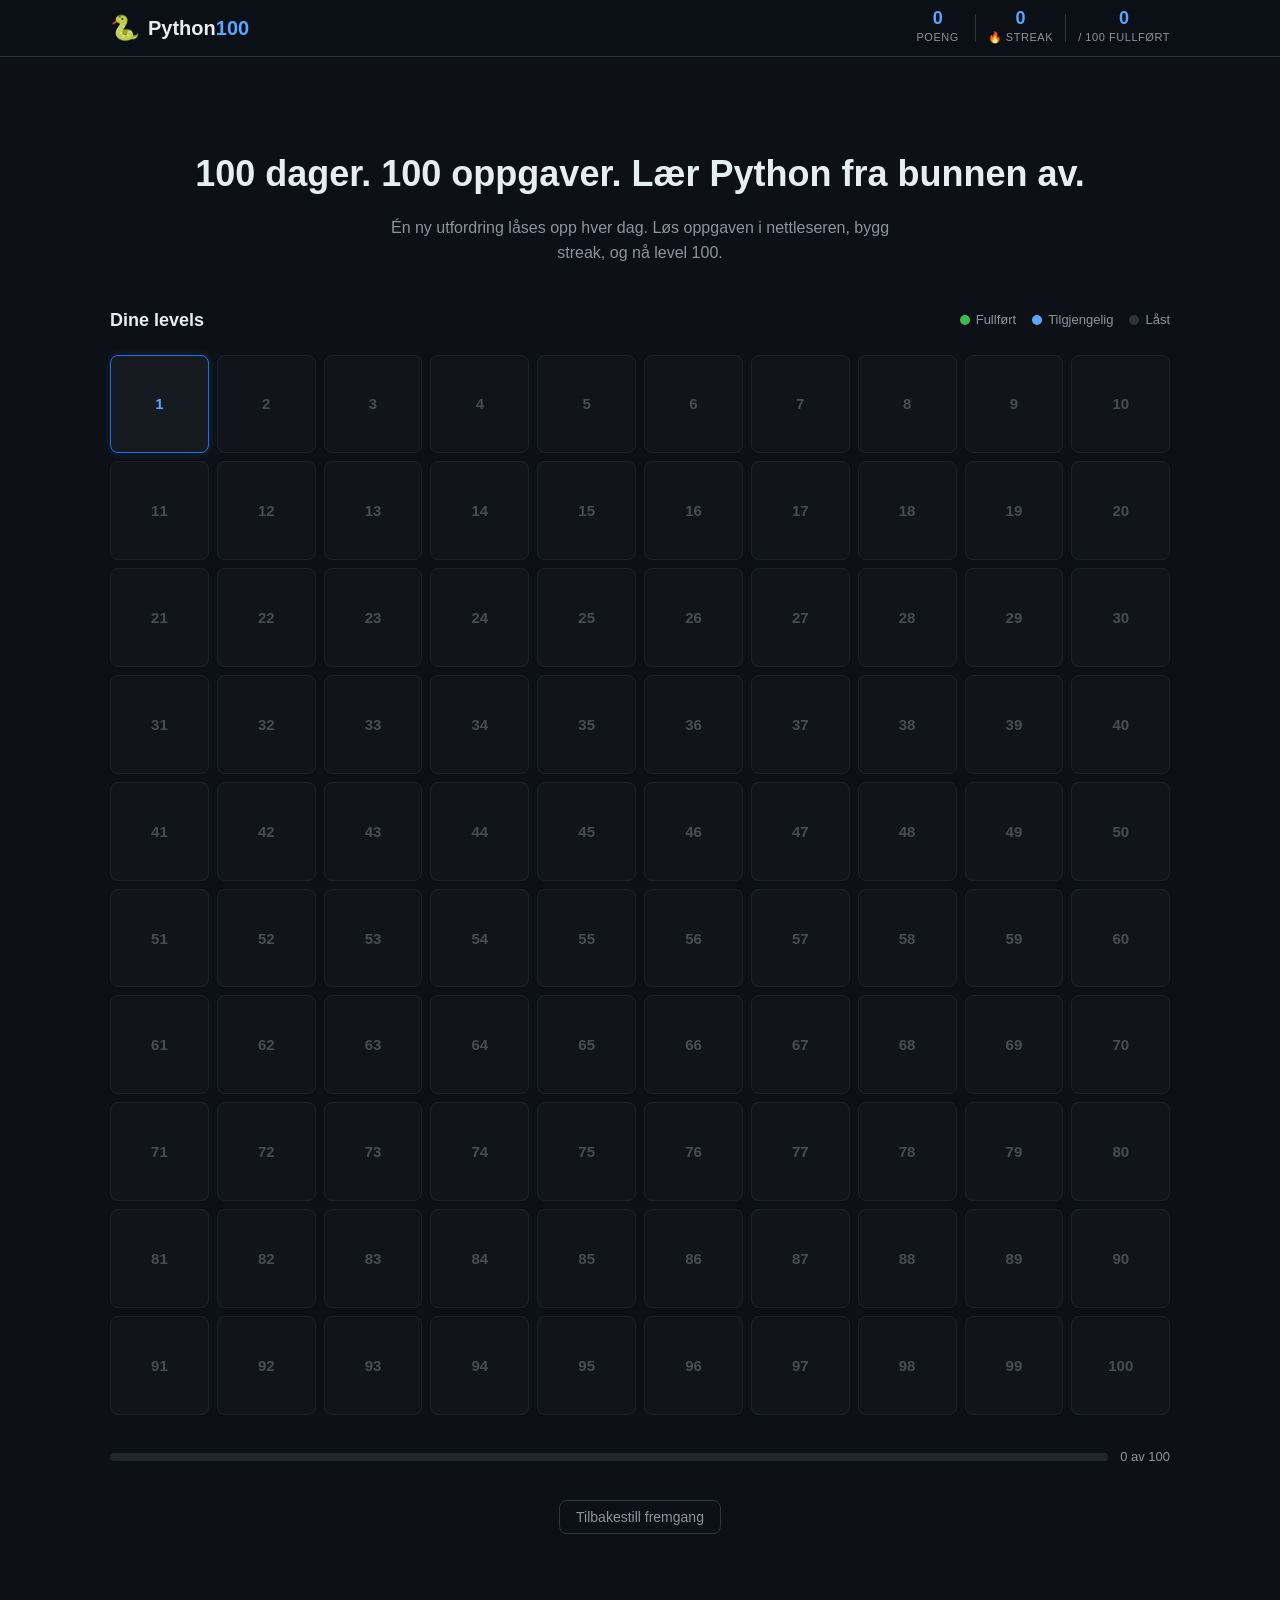
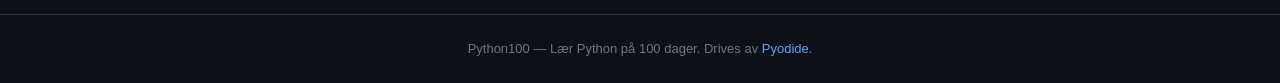
==== index.html @ d4504cff "Initial Python100 project – 100-level gamified Python learning site Static site with Pyodide in-brow" ====
<!DOCTYPE html>
<html lang="no">
<head>
  <meta charset="UTF-8" />
  <meta name="viewport" content="width=device-width, initial-scale=1.0" />
  <title>Python100 – Lær Python på 100 dager</title>
  <link rel="stylesheet" href="style.css" />
</head>
<body>
  <header class="site-header">
    <div class="header-inner">
      <div class="logo">
        <span class="logo-icon">🐍</span>
        <span class="logo-text">Python<span class="logo-accent">100</span></span>
      </div>
      <div class="stats">
        <div class="stat">
          <span class="stat-value" id="score">0</span>
          <span class="stat-label">poeng</span>
        </div>
        <div class="stat-divider"></div>
        <div class="stat">
          <span class="stat-value" id="streak">0</span>
          <span class="stat-label">🔥 streak</span>
        </div>
        <div class="stat-divider"></div>
        <div class="stat">
          <span class="stat-value" id="completed-count">0</span>
          <span class="stat-label">/ 100 fullført</span>
        </div>
      </div>
    </div>
  </header>

  <main class="main-content">
    <section class="hero">
      <h1>100 dager. 100 oppgaver. Lær Python fra bunnen av.</h1>
      <p>Én ny utfordring låses opp hver dag. Løs oppgaven i nettleseren, bygg streak, og nå level 100.</p>
    </section>

    <div class="section-header">
      <h2>Dine levels</h2>
      <div class="legend">
        <span class="legend-item"><span class="dot dot-done"></span> Fullført</span>
        <span class="legend-item"><span class="dot dot-open"></span> Tilgjengelig</span>
        <span class="legend-item"><span class="dot dot-locked"></span> Låst</span>
      </div>
    </div>

    <div class="level-grid" id="level-grid">
      <!-- Filled by app.js -->
    </div>

    <div class="progress-bar-wrap">
      <div class="progress-bar-track">
        <div class="progress-bar-fill" id="progress-bar"></div>
      </div>
      <span class="progress-label" id="progress-label">0 av 100</span>
    </div>

    <div class="reset-wrap">
      <button class="btn-ghost" id="reset-btn">Tilbakestill fremgang</button>
    </div>
  </main>

  <footer class="site-footer">
    <p>Python100 — Lær Python på 100 dager. Drives av <a href="https://pyodide.org" target="_blank">Pyodide</a>.</p>
  </footer>

  <div id="modal-overlay" class="modal-overlay hidden">
    <div class="modal">
      <p>Er du sikker på at du vil slette all fremgang? Dette kan ikke angres.</p>
      <div class="modal-actions">
        <button class="btn-danger" id="confirm-reset">Ja, slett alt</button>
        <button class="btn-ghost" id="cancel-reset">Avbryt</button>
      </div>
    </div>
  </div>

  <script src="app.js"></script>
</body>
</html>
---- style.css ----
/* ===== TOKENS ===== */
:root {
  --bg: #0d1117;
  --surface: #161b22;
  --surface-2: #21262d;
  --surface-3: #2d333b;
  --border: #30363d;
  --border-2: #444c56;
  --accent: #58a6ff;
  --accent-dim: #1f6feb;
  --success: #3fb950;
  --success-dim: #238636;
  --error: #f85149;
  --warning: #d29922;
  --text: #e6edf3;
  --text-2: #8b949e;
  --text-3: #6e7681;
  --radius: 8px;
  --radius-lg: 12px;
}

/* ===== RESET ===== */
*, *::before, *::after { box-sizing: border-box; margin: 0; padding: 0; }
html { scroll-behavior: smooth; }
body {
  background: var(--bg);
  color: var(--text);
  font-family: -apple-system, BlinkMacSystemFont, 'Segoe UI', Roboto, sans-serif;
  font-size: 15px;
  line-height: 1.6;
  min-height: 100vh;
}
a { color: var(--accent); text-decoration: none; }
a:hover { text-decoration: underline; }

/* ===== HEADER ===== */
.site-header {
  position: sticky;
  top: 0;
  z-index: 100;
  background: rgba(13,17,23,0.92);
  backdrop-filter: blur(12px);
  border-bottom: 1px solid var(--border);
}
.header-inner {
  max-width: 1100px;
  margin: 0 auto;
  padding: 0 20px;
  height: 56px;
  display: flex;
  align-items: center;
  gap: 20px;
}
.logo { display: flex; align-items: center; gap: 8px; font-size: 20px; font-weight: 700; }
.logo-icon { font-size: 24px; }
.logo-accent { color: var(--accent); }
.stats { display: flex; align-items: center; gap: 12px; margin-left: auto; }
.stat { display: flex; flex-direction: column; align-items: center; min-width: 50px; }
.stat-value { font-size: 18px; font-weight: 700; color: var(--accent); line-height: 1.1; }
.stat-label { font-size: 11px; color: var(--text-2); text-transform: uppercase; letter-spacing: 0.05em; }
.stat-divider { width: 1px; height: 28px; background: var(--border); }
.back-btn {
  color: var(--text-2);
  font-size: 14px;
  white-space: nowrap;
  transition: color .15s;
}
.back-btn:hover { color: var(--text); text-decoration: none; }
.level-badge-wrap { margin-left: auto; }
.level-badge {
  background: var(--accent-dim);
  color: #fff;
  font-size: 12px;
  font-weight: 600;
  padding: 3px 10px;
  border-radius: 20px;
}

/* ===== MAIN / HERO ===== */
.main-content { max-width: 1100px; margin: 0 auto; padding: 40px 20px 80px; }
.hero { text-align: center; padding: 48px 0 40px; }
.hero h1 { font-size: clamp(22px, 4vw, 36px); font-weight: 700; margin-bottom: 12px; }
.hero p { font-size: 16px; color: var(--text-2); max-width: 540px; margin: 0 auto; }
.section-header {
  display: flex;
  align-items: center;
  justify-content: space-between;
  margin-bottom: 20px;
  flex-wrap: wrap;
  gap: 10px;
}
.section-header h2 { font-size: 18px; font-weight: 600; }
.legend { display: flex; gap: 16px; }
.legend-item { display: flex; align-items: center; gap: 6px; font-size: 13px; color: var(--text-2); }
.dot { width: 10px; height: 10px; border-radius: 50%; }
.dot-done { background: var(--success); }
.dot-open { background: var(--accent); }
.dot-locked { background: var(--surface-3); border: 1px solid var(--border); }

/* ===== LEVEL GRID ===== */
.level-grid {
  display: grid;
  grid-template-columns: repeat(10, 1fr);
  gap: 8px;
  margin-bottom: 32px;
}
@media (max-width: 700px) { .level-grid { grid-template-columns: repeat(5, 1fr); } }
@media (max-width: 380px) { .level-grid { grid-template-columns: repeat(4, 1fr); } }

.level-cell {
  aspect-ratio: 1;
  border-radius: var(--radius);
  border: 1px solid var(--border);
  background: var(--surface);
  display: flex;
  flex-direction: column;
  align-items: center;
  justify-content: center;
  cursor: pointer;
  transition: transform .15s, border-color .15s, box-shadow .15s;
  position: relative;
  font-size: 13px;
  font-weight: 600;
  color: var(--text-2);
  text-decoration: none;
  user-select: none;
}
.level-cell:hover:not(.locked) { transform: translateY(-2px); }
.level-cell.open {
  border-color: var(--accent-dim);
  color: var(--accent);
  box-shadow: 0 0 10px rgba(88,166,255,0.15);
}
.level-cell.open:hover { border-color: var(--accent); box-shadow: 0 0 18px rgba(88,166,255,0.3); }
.level-cell.done {
  border-color: var(--success-dim);
  background: rgba(63,185,80,0.08);
  color: var(--success);
}
.level-cell.done::after {
  content: '✓';
  position: absolute;
  top: 2px;
  right: 5px;
  font-size: 9px;
  color: var(--success);
}
.level-cell.locked { cursor: not-allowed; opacity: 0.45; }
.level-cell .cell-num { font-size: 15px; line-height: 1; }
.level-cell .cell-icon { font-size: 10px; margin-top: 2px; }

/* ===== PROGRESS ===== */
.progress-bar-wrap { display: flex; align-items: center; gap: 12px; margin-bottom: 32px; }
.progress-bar-track { flex: 1; height: 8px; background: var(--surface-2); border-radius: 4px; overflow: hidden; }
.progress-bar-fill { height: 100%; background: var(--success); border-radius: 4px; transition: width .5s; }
.progress-label { font-size: 13px; color: var(--text-2); white-space: nowrap; }
.reset-wrap { text-align: center; }

/* ===== BUTTONS ===== */
.btn-primary {
  background: var(--accent-dim);
  color: #fff;
  border: none;
  border-radius: var(--radius);
  padding: 10px 20px;
  font-size: 15px;
  font-weight: 600;
  cursor: pointer;
  transition: background .15s, transform .1s;
}
.btn-primary:hover:not(:disabled) { background: var(--accent); transform: translateY(-1px); }
.btn-primary:disabled { opacity: 0.5; cursor: not-allowed; }
.btn-primary.btn-large { padding: 14px 32px; font-size: 16px; width: 100%; margin-top: 4px; }
.btn-ghost {
  background: transparent;
  color: var(--text-2);
  border: 1px solid var(--border);
  border-radius: var(--radius);
  padding: 8px 16px;
  font-size: 14px;
  cursor: pointer;
  transition: color .15s, border-color .15s;
}
.btn-ghost:hover { color: var(--text); border-color: var(--border-2); }
.btn-ghost.btn-sm { padding: 6px 12px; font-size: 13px; }
.btn-danger {
  background: var(--error);
  color: #fff;
  border: none;
  border-radius: var(--radius);
  padding: 10px 20px;
  font-size: 14px;
  font-weight: 600;
  cursor: pointer;
}
.btn-copy {
  background: var(--surface-3);
  color: var(--text-2);
  border: 1px solid var(--border);
  border-radius: 4px;
  padding: 3px 10px;
  font-size: 12px;
  cursor: pointer;
  transition: color .15s;
}
.btn-copy:hover { color: var(--text); }

/* ===== MODAL ===== */
.modal-overlay {
  position: fixed; inset: 0;
  background: rgba(0,0,0,0.7);
  display: flex; align-items: center; justify-content: center;
  z-index: 200;
}
.modal-overlay.hidden { display: none; }
.modal {
  background: var(--surface);
  border: 1px solid var(--border);
  border-radius: var(--radius-lg);
  padding: 28px;
  max-width: 380px;
  width: 90%;
}
.modal p { margin-bottom: 20px; }
.modal-actions { display: flex; gap: 12px; }

/* ===== LEVEL PAGE ===== */
.level-page .level-main { max-width: 860px; margin: 0 auto; padding: 32px 20px 80px; }
.level-header { margin-bottom: 24px; }
.level-meta { display: flex; align-items: center; gap: 16px; }
.level-num {
  font-size: 40px;
  font-weight: 800;
  color: var(--surface-3);
  line-height: 1;
  min-width: 56px;
  font-variant-numeric: tabular-nums;
}
.level-title { font-size: 26px; font-weight: 700; margin-bottom: 4px; }
.level-konsept {
  font-size: 13px;
  background: var(--surface-2);
  border: 1px solid var(--border);
  padding: 2px 10px;
  border-radius: 20px;
  color: var(--text-2);
  font-family: 'Fira Code', monospace;
}

/* ===== TABS ===== */
.level-tabs { display: flex; gap: 4px; margin-bottom: 24px; border-bottom: 1px solid var(--border); }
.tab-btn {
  background: none;
  border: none;
  border-bottom: 2px solid transparent;
  color: var(--text-2);
  font-size: 15px;
  font-weight: 600;
  padding: 10px 20px;
  cursor: pointer;
  transition: color .15s, border-color .15s;
  margin-bottom: -1px;
}
.tab-btn:hover { color: var(--text); }
.tab-btn.active { color: var(--accent); border-bottom-color: var(--accent); }
.tab-panel { display: block; }
.tab-panel.hidden { display: none; }

/* ===== LEARN SECTION ===== */
.learn-card {
  background: var(--surface);
  border: 1px solid var(--border);
  border-radius: var(--radius-lg);
  padding: 28px;
  margin-bottom: 20px;
}
.learn-content h1, .learn-content h2, .learn-content h3 {
  font-size: 18px;
  margin: 16px 0 8px;
  color: var(--text);
}
.learn-content p { margin-bottom: 12px; color: var(--text-2); }
.learn-content code {
  background: var(--surface-3);
  padding: 1px 6px;
  border-radius: 4px;
  font-family: 'Fira Code', 'Courier New', monospace;
  font-size: 13px;
  color: var(--accent);
}
.learn-content pre {
  background: var(--surface-3);
  border: 1px solid var(--border);
  border-radius: var(--radius);
  padding: 16px;
  overflow-x: auto;
  margin: 12px 0;
}
.learn-content pre code {
  background: none;
  padding: 0;
  color: var(--text);
  font-size: 14px;
}
.learn-content ul, .learn-content ol { padding-left: 20px; color: var(--text-2); margin-bottom: 12px; }
.learn-content li { margin-bottom: 4px; }
.learn-content strong { color: var(--text); }

.example-card {
  background: var(--surface);
  border: 1px solid var(--border);
  border-radius: var(--radius-lg);
  overflow: hidden;
  margin-bottom: 24px;
}
.example-header {
  display: flex;
  align-items: center;
  justify-content: space-between;
  padding: 10px 16px;
  background: var(--surface-2);
  border-bottom: 1px solid var(--border);
  font-size: 13px;
  font-weight: 600;
  color: var(--text-2);
}
.example-code {
  padding: 16px;
  font-family: 'Fira Code', 'Courier New', monospace;
  font-size: 14px;
  color: var(--text);
  overflow-x: auto;
  white-space: pre;
  line-height: 1.6;
}

/* ===== SOLVE SECTION ===== */
.task-card {
  background: var(--surface);
  border: 1px solid var(--border);
  border-radius: var(--radius-lg);
  padding: 24px;
  margin-bottom: 20px;
}
.task-card h3 { font-size: 13px; color: var(--text-2); text-transform: uppercase; letter-spacing: .05em; margin-bottom: 10px; }
.task-text { color: var(--text); line-height: 1.7; }
.task-text code {
  background: var(--surface-3);
  padding: 1px 6px;
  border-radius: 4px;
  font-family: 'Fira Code', 'Courier New', monospace;
  font-size: 13px;
  color: var(--accent);
}

.editor-wrap {
  border: 1px solid var(--border);
  border-radius: var(--radius-lg);
  overflow: hidden;
  margin-bottom: 16px;
}
.editor-header {
  display: flex;
  align-items: center;
  justify-content: space-between;
  padding: 8px 14px;
  background: var(--surface-2);
  border-bottom: 1px solid var(--border);
  font-size: 13px;
  color: var(--text-2);
  font-weight: 600;
}
.CodeMirror {
  height: 280px !important;
  font-size: 14px !important;
  font-family: 'Fira Code', 'Courier New', monospace !important;
  background: #282a36 !important;
}
.CodeMirror-scroll { padding-bottom: 8px; }

.action-row {
  display: flex;
  gap: 12px;
  align-items: center;
  margin-bottom: 12px;
  flex-wrap: wrap;
}
.action-row .btn-primary { flex: 1; }

/* ===== LOADING BAR ===== */
.loading-bar {
  display: flex;
  align-items: center;
  gap: 12px;
  padding: 10px 0;
  font-size: 13px;
  color: var(--text-2);
}
.loading-bar.hidden { display: none; }
.loading-bar-fill {
  flex: 1;
  height: 4px;
  background: linear-gradient(90deg, var(--accent), var(--success));
  border-radius: 2px;
  animation: shimmer 1.5s infinite;
}
@keyframes shimmer {
  0%   { opacity: 0.4; }
  50%  { opacity: 1; }
  100% { opacity: 0.4; }
}

/* ===== TEST RESULTS ===== */
.test-results {
  background: var(--surface);
  border: 1px solid var(--border);
  border-radius: var(--radius-lg);
  padding: 20px;
  margin-top: 16px;
}
.test-results.hidden { display: none; }
.test-results h3 { font-size: 14px; text-transform: uppercase; letter-spacing: .05em; color: var(--text-2); margin-bottom: 14px; }
.test-item {
  display: flex;
  align-items: flex-start;
  gap: 10px;
  padding: 10px 12px;
  border-radius: var(--radius);
  margin-bottom: 8px;
  font-size: 14px;
}
.test-item.pass { background: rgba(63,185,80,0.1); border: 1px solid rgba(63,185,80,0.25); }
.test-item.fail { background: rgba(248,81,73,0.1); border: 1px solid rgba(248,81,73,0.25); }
.test-icon { font-size: 16px; flex-shrink: 0; margin-top: 1px; }
.test-desc { flex: 1; }
.test-name { font-weight: 500; color: var(--text); }
.test-error { font-size: 12px; color: var(--text-2); font-family: 'Fira Code', monospace; margin-top: 4px; white-space: pre-wrap; }
#test-summary {
  margin-top: 14px;
  padding-top: 14px;
  border-top: 1px solid var(--border);
  font-weight: 600;
  text-align: center;
  font-size: 16px;
}
#test-summary.all-pass { color: var(--success); }
#test-summary.has-fail { color: var(--error); }

/* ===== HINTS ===== */
.hints-panel { margin-top: 16px; }
.hint-item {
  background: rgba(210,153,34,0.08);
  border: 1px solid rgba(210,153,34,0.3);
  border-radius: var(--radius);
  padding: 12px 16px;
  font-size: 14px;
  color: var(--text-2);
  margin-bottom: 10px;
  display: flex;
  gap: 10px;
}
.hint-item .hint-icon { color: var(--warning); font-size: 16px; flex-shrink: 0; }

/* ===== FOOTER ===== */
.site-footer {
  text-align: center;
  padding: 24px;
  font-size: 13px;
  color: var(--text-3);
  border-top: 1px solid var(--border);
}

/* ===== CONFETTI ===== */
@keyframes confettiFall {
  0%   { transform: translateY(-20px) rotate(0deg); opacity: 1; }
  100% { transform: translateY(100vh) rotate(720deg); opacity: 0; }
}

/* ===== RESPONSIVE ===== */
@media (max-width: 600px) {
  .stats { gap: 8px; }
  .stat-value { font-size: 15px; }
  .level-num { font-size: 28px; min-width: 40px; }
  .level-title { font-size: 20px; }
  .CodeMirror { height: 220px !important; }
}
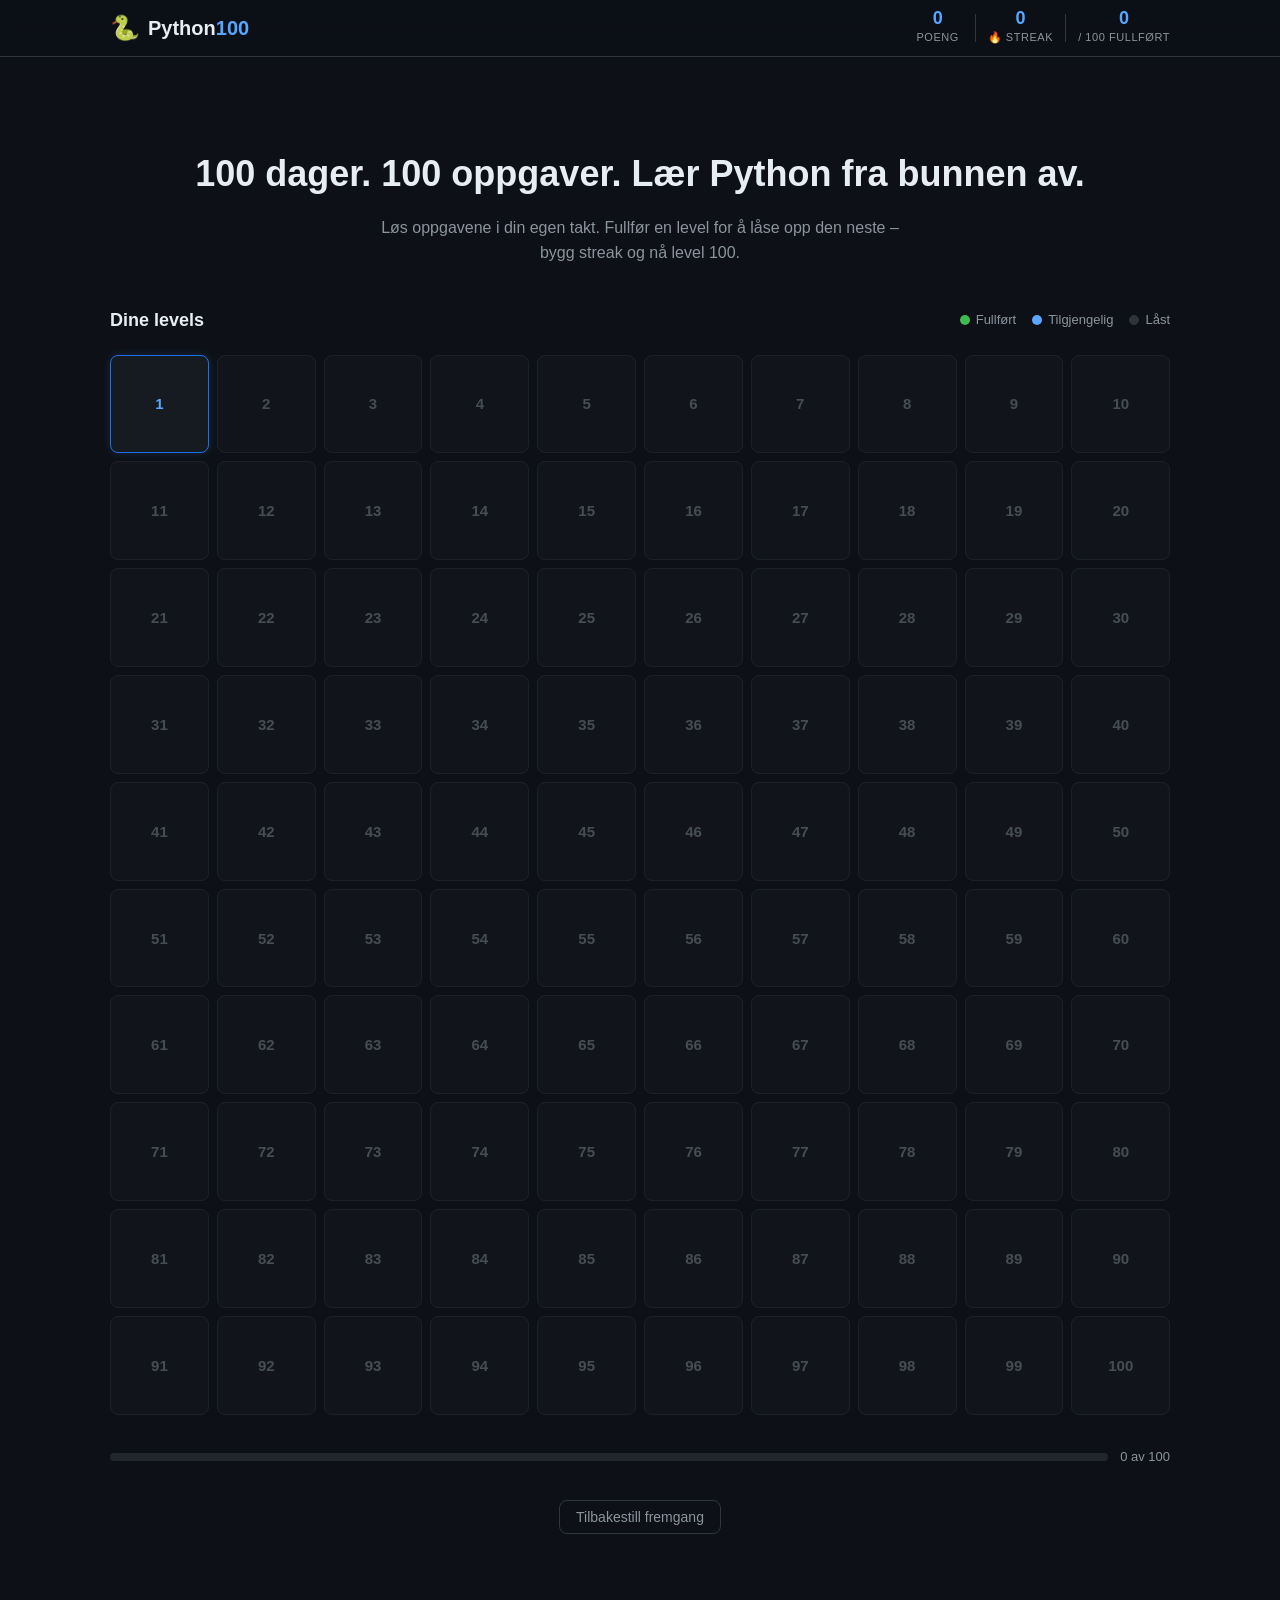
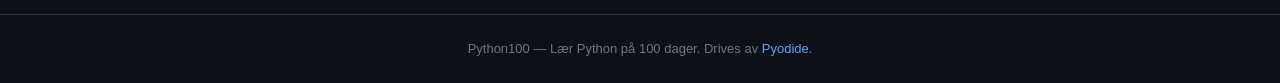
==== commit 818cf08a: "Fjern dagsbasert låsing – levels låses opp ved fullføring Co-Authored-By: Claude Sonnet 4.6 <noreply" ====
--- a/index.html
+++ b/index.html
@@ -35,7 +35,7 @@
   <main class="main-content">
     <section class="hero">
       <h1>100 dager. 100 oppgaver. Lær Python fra bunnen av.</h1>
-      <p>Én ny utfordring låses opp hver dag. Løs oppgaven i nettleseren, bygg streak, og nå level 100.</p>
+      <p>Løs oppgavene i din egen takt. Fullfør en level for å låse opp den neste – bygg streak og nå level 100.</p>
     </section>
 
     <div class="section-header">
